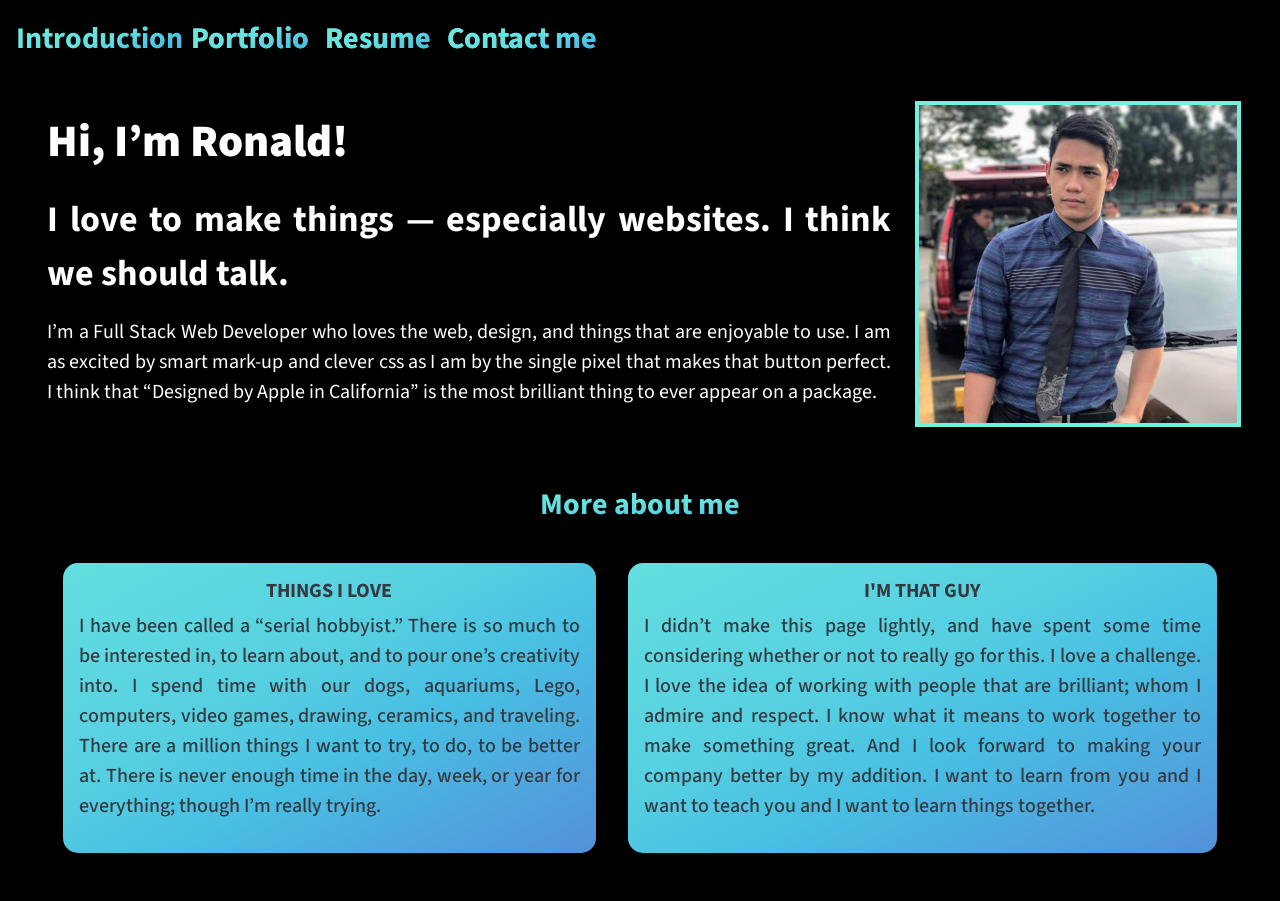
==== capstone.html @ 067a581a "Added Capstone Project" ====
<!DOCTYPE html>
<html>
<head>
	<meta charset="utf-8">

	<!-- Bootstrap Meta Tag -->

	<meta name="viewport" content="width=device-width, initial-scale=1, shrink-to-fit=no">

	<!-- Bootstrap Code Link -->

	<link rel="stylesheet" href="https://cdn.jsdelivr.net/npm/bootstrap@4.6.2/dist/css/bootstrap.min.css" integrity="sha384-xOolHFLEh07PJGoPkLv1IbcEPTNtaed2xpHsD9ESMhqIYd0nLMwNLD69Npy4HI+N" crossorigin="anonymous">

	<!-- External CSS -->

	<link rel="stylesheet" href="./capstone.css"/>

	<!-- Google Fonts -->

	<link rel="preconnect" href="https://fonts.googleapis.com">
	<link rel="preconnect" href="https://fonts.gstatic.com" crossorigin>
	<link href="https://fonts.googleapis.com/css2?family=Source+Sans+Pro:wght@400;700;900&display=swap" rel="stylesheet">

	<title>Capstone V2</title>
</head>
<body>

	<!-- NavBar Start -->

	<nav id="nav-bar" class="navbar navbar-expand-lg sticky-top navbar-light">
		<a id="nav-l" class="mr-auto navbar-brand active" href="#">Introduction<span class="sr-only">(current)</span></a>
		<button class="navbar-toggler" type="button" data-toggle="collapse" data-target="#navbarNav" aria-controls="navbarNav" aria-expanded="false" aria-label="Toggle navigation">
			<span class="navbar-toggler-icon"></span>
		</button>
		<div class="collapse navbar-collapse " id="navbarNav">
			<div class="justify-content-end">
			<ul class="navbar-nav">
				<li class="nav-item">
					<a class="nav-link" href="#">Portfolio</a>
				</li>
				<li class="nav-item">
					<a class="nav-link" href="#">Resume</a>
				</li>
				<li class="nav-item">
					<a class="nav-link" href="#">Contact me</a>
				</li>
			</ul>
		</div>
		</div>
	</nav>


</div>

	<!-- Introduction and DP -->

	<div class="container-fluid justify-content-around">
		<div class="p-3 d-block d-lg-flex">
			<div class="p-3 text-justify text-white">
				<p id="intro">Hi, I’m Ronald!</p>
				<p id="intro-two">I love to make things — especially websites. I think we should talk.</p>
				<p id="intro-p">I’m a Full Stack Web Developer who loves the web, design, and things that are enjoyable to use. I am as excited by smart mark-up and clever css as I am by the single pixel that makes that button perfect. I think that “Designed by Apple in California” is the most brilliant thing to ever appear on a package.</p>
			</div>
			<div class="p-2">
				<div id="dp" class="p-1"> 
					<img src="DP.jpg" class="img-fluid">
				</div>
			</div>
		</div>
	</div>




	<div class="container-fluid text-center text-white">
		<div class="p-3 mt-3">
			<h3 id="more">More about me</h3>
		<div class="p-3 d-block d-lg-flex justify-content-around">

			<!-- Things I love -->
			<div id="til" class="text-justify p-3 m-3 text-dark">
				<h5 class="text-center">THINGS I LOVE</h5>
				<p>I have been called a “serial hobbyist.” There is so much to be interested in, to learn about, and to pour one’s creativity into. I spend time with our dogs, aquariums, Lego, computers, video games, drawing, ceramics, and traveling. There are a million things I want to try, to do, to be better at. There is never enough time in the day, week, or year for everything; though I’m really trying.</p>
			</div>

			<!-- Im that guy -->
			<div id="itg" class="text-justify p-3 m-3 text-dark">
				<h5 class="text-center">I'M THAT GUY</h5>
				<p>I didn’t make this page lightly, and have spent some time considering whether or not to really go for this. I love a challenge. I love the idea of working with people that are brilliant; whom I admire and respect. I know what it means to work together to make something great. And I look forward to making your company better by my addition. I want to learn from you and I want to teach you and I want to learn things together.</p>
			</div>
			</div>
		</div>	
	</div>


	<!-- Bootstrap Javascript Plugin -->
	<script src="https://cdn.jsdelivr.net/npm/jquery@3.5.1/dist/jquery.slim.min.js" integrity="sha384-DfXdz2htPH0lsSSs5nCTpuj/zy4C+OGpamoFVy38MVBnE+IbbVYUew+OrCXaRkfj" crossorigin="anonymous"></script>
	<script src="https://cdn.jsdelivr.net/npm/bootstrap@4.6.2/dist/js/bootstrap.bundle.min.js" integrity="sha384-Fy6S3B9q64WdZWQUiU+q4/2Lc9npb8tCaSX9FK7E8HnRr0Jz8D6OP9dO5Vg3Q9ct" crossorigin="anonymous"></script>

</body>
</html>
---- capstone.css ----
/*CSS Reset*/
* {
	margin: 0;
	padding: 0;
	box-sizing: border-box;
}

body {
	background-color: #000000;
}

/*NavBar*/

#nav-bar {
	background-color: #000000;
}

#nav-l {
	font-family: 'Source Sans Pro', sans-serif;
	font-weight: 700;
	font-size: 30px;
	background: #5390D9;
	background: linear-gradient(to top left, #5390D9 0%, #4EA8DE 12%, #48BFE3 24%, #56CFE1 36%, #64DFDF 48%, #72EFDD 100%);
	-webkit-background-clip: text;
	-webkit-text-fill-color: transparent;

}


.nav-item {
	font-family: 'Source Sans Pro', sans-serif;
	font-weight: 700;
	font-size: 30px;
	background: #5390D9;
	background: linear-gradient(to top left, #5390D9 0%, #4EA8DE 12%, #48BFE3 24%, #56CFE1 36%, #64DFDF 48%, #72EFDD 100%);
	-webkit-background-clip: text;
	-webkit-text-fill-color: transparent;
}

.navbar-nav {
	font-family: 'Source Sans Pro', sans-serif;
	font-weight: 700;
	font-size: 30px;
	background: #5390D9;
	background: linear-gradient(to top left, #5390D9 0%, #4EA8DE 12%, #48BFE3 24%, #56CFE1 36%, #64DFDF 48%, #72EFDD 100%);
	-webkit-background-clip: text;
	-webkit-text-fill-color: transparent;

}

.navbar-toggler {
	background: #5390D9;
	background: linear-gradient(to top left, #5390D9 0%, #4EA8DE 20%, #48BFE3 40%, #56CFE1 60%, #64DFDF 100%);


}

/* Introduction and DP */
#intro {
	font-family: 'Source Sans Pro', sans-serif;
	font-weight: 900;
	font-size: 45px;
}

#intro-two {
	font-family: 'Source Sans Pro', sans-serif;
	font-weight: 700;
	font-size: 36px;
}

#intro-p {
	font-family: 'Source Sans Pro', sans-serif;
	font-weight: 400;
	font-size: 20px;
}

#dp {
	background: #5390D9;
	background: radial-gradient(circle farthest-side at center center, #5390D9 0%, #4EA8DE 20%, #48BFE3 40%, #56CFE1 60%, #64DFDF 80%, #72EFDD 100%);

}

#more {
	font-family: 'Source Sans Pro', sans-serif;
	font-weight: 700;
	font-size: 30px;
	background: #5390D9;
	background: linear-gradient(to top left, #5390D9 0%, #4EA8DE 12%, #48BFE3 24%, #56CFE1 36%, #64DFDF 48%, #72EFDD 100%);
	-webkit-background-clip: text;
	-webkit-text-fill-color: transparent;
}


h5 {
	font-family: 'Source Sans Pro', sans-serif;
	font-weight: 700;
	font-size: 20px;
}

#til {
	font-family: 'Source Sans Pro', sans-serif;
	font-weight: 500;
	font-size: 20px;
	border-radius: 15px;
	background: #5390D9;
	background: linear-gradient(to top left, #5390D9 0%, #4EA8DE 20%, #48BFE3 40%, #56CFE1 60%, #64DFDF 100%);
}

#itg {
	font-family: 'Source Sans Pro', sans-serif;
	font-weight: 500;
	font-size: 20px;
	border-radius: 15px;
	background: #5390D9;
	background: linear-gradient(to top left, #5390D9 0%, #4EA8DE 20%, #48BFE3 40%, #56CFE1 60%, #64DFDF 100%);
}
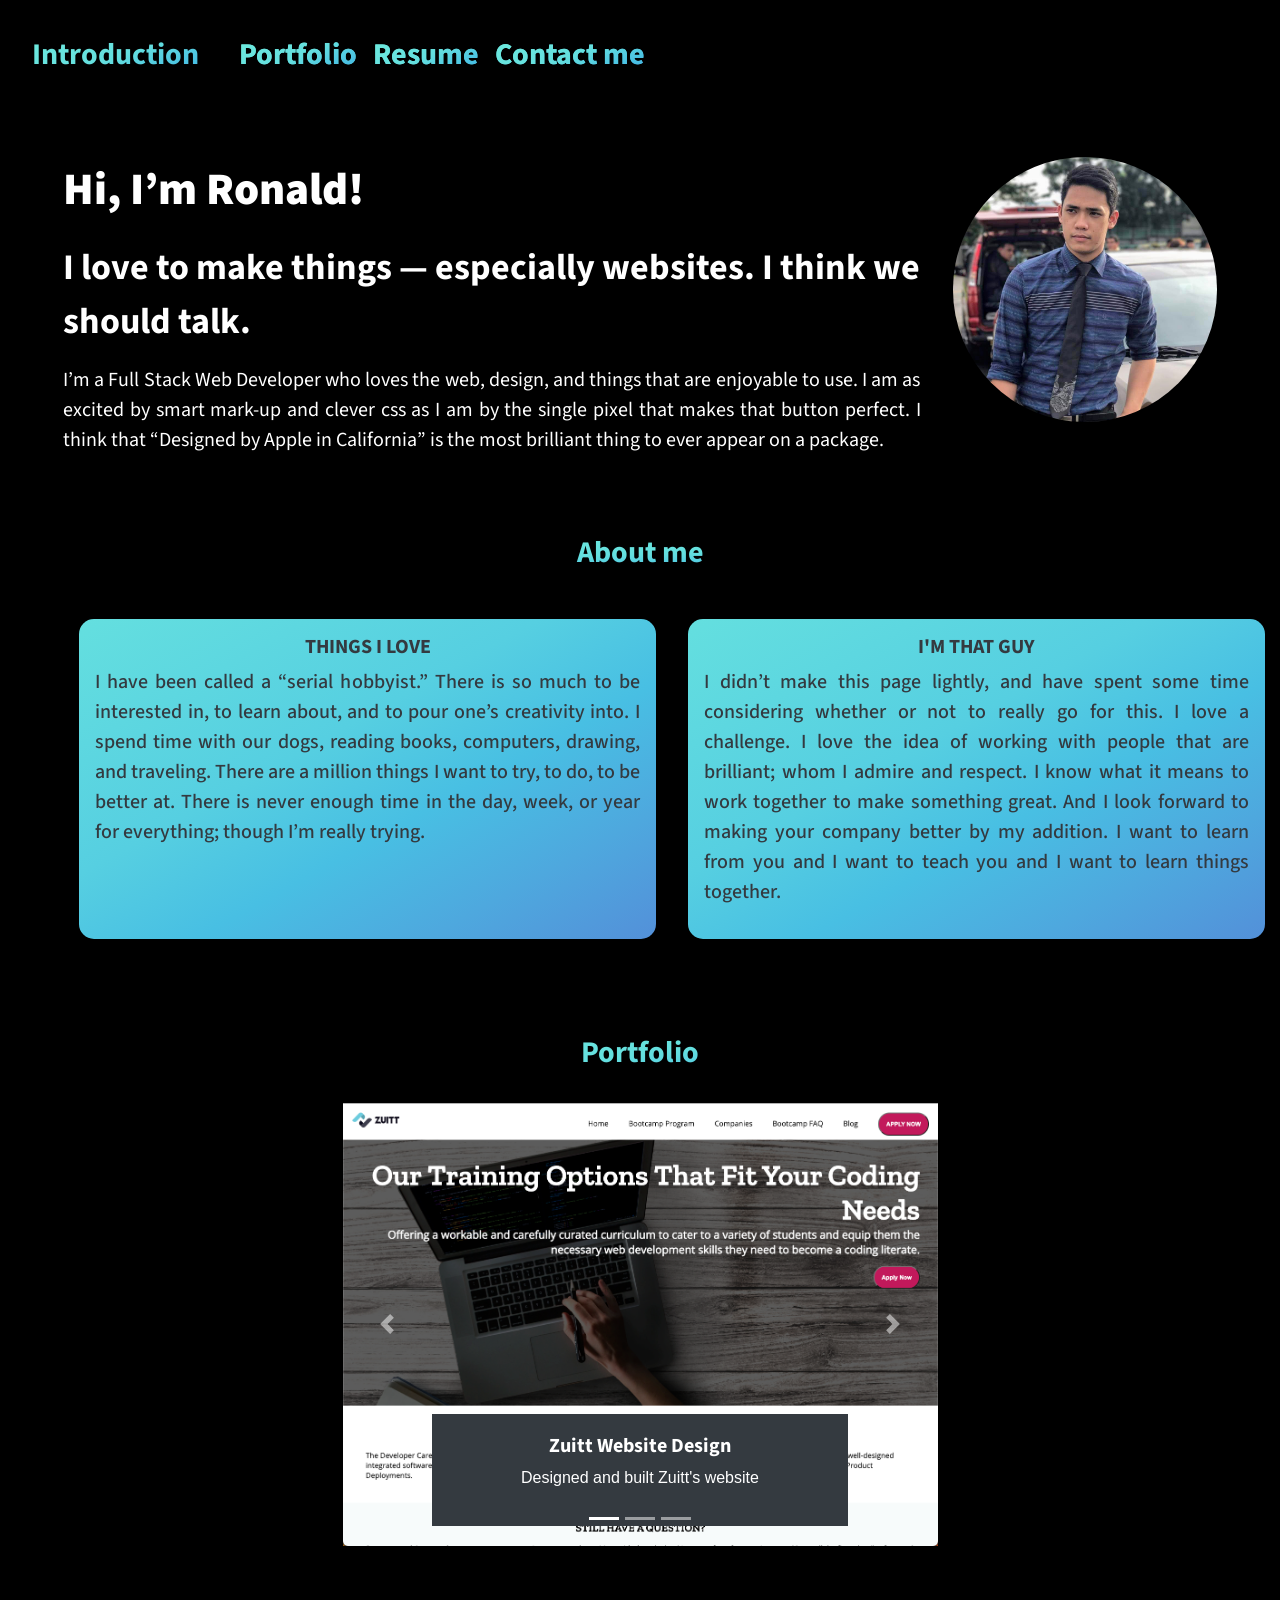
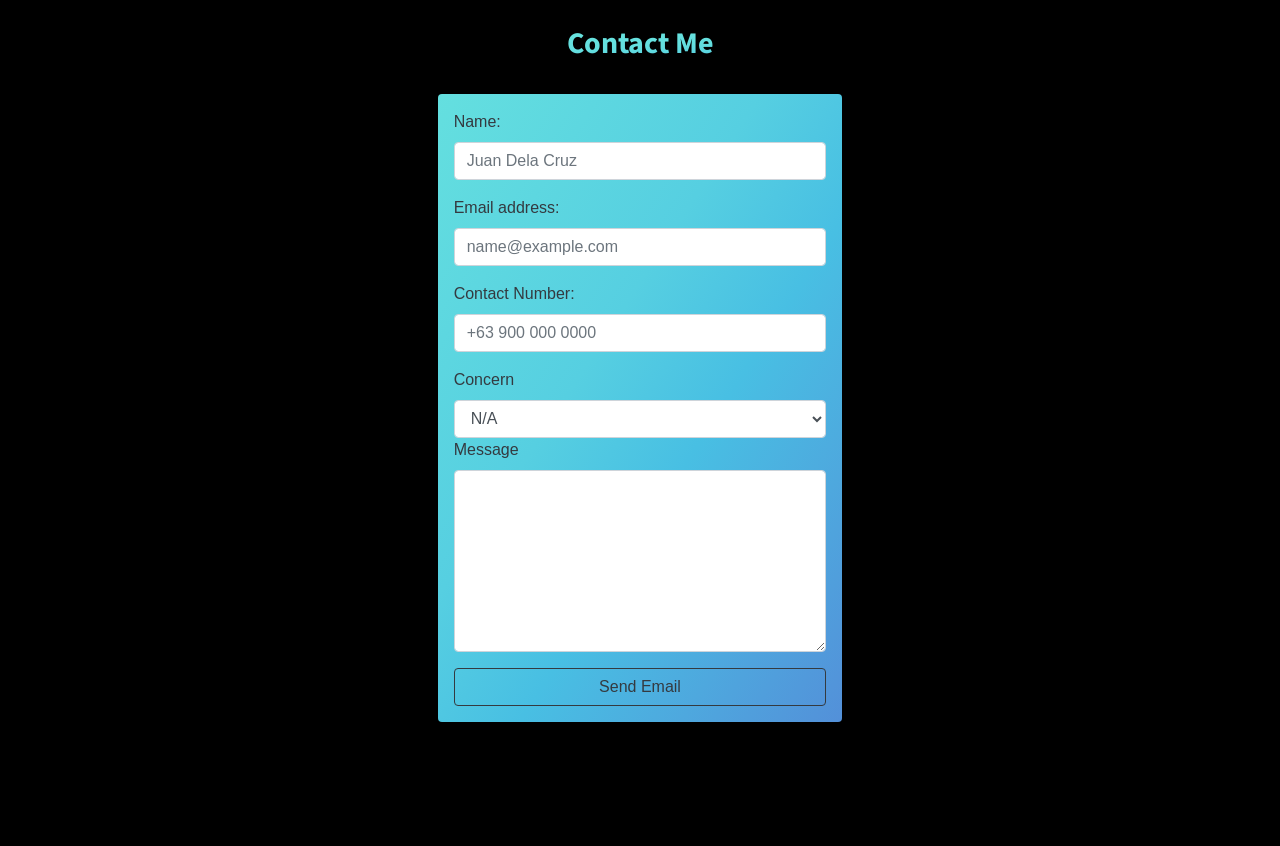
==== commit 656db50a: "Added additional sections and links" ====
--- a/capstone.html
+++ b/capstone.html
@@ -28,74 +28,157 @@
 	<!-- NavBar Start -->
 
 	<nav id="nav-bar" class="navbar navbar-expand-lg sticky-top navbar-light">
-		<a id="nav-l" class="mr-auto navbar-brand active" href="#">Introduction<span class="sr-only">(current)</span></a>
+		<a id="nav-l" class="mr-auto navbar-brand active p-3" href="#">Introduction<span class="sr-only">(current)</span></a>
 		<button class="navbar-toggler" type="button" data-toggle="collapse" data-target="#navbarNav" aria-controls="navbarNav" aria-expanded="false" aria-label="Toggle navigation">
 			<span class="navbar-toggler-icon"></span>
 		</button>
-		<div class="collapse navbar-collapse " id="navbarNav">
-			<div class="justify-content-end">
-			<ul class="navbar-nav">
-				<li class="nav-item">
-					<a class="nav-link" href="#">Portfolio</a>
-				</li>
-				<li class="nav-item">
-					<a class="nav-link" href="#">Resume</a>
-				</li>
-				<li class="nav-item">
-					<a class="nav-link" href="#">Contact me</a>
-				</li>
-			</ul>
-		</div>
+		<div class="collapse navbar-collapse" id="navbarNav">
+			<div class="p-3">
+				<ul class="navbar-nav">
+					<li class="nav-item">
+						<a class="nav-link" href="#portfolio">Portfolio</a>
+					</li>
+					<li class="nav-item">
+						<a class="nav-link" href="./Resume.pdf" target="_blank">Resume</a>
+					</li>
+					<li class="nav-item">
+						<a class="nav-link" href="#cm-form">Contact me</a>
+					</li>
+				</ul>
+			</div>
 		</div>
 	</nav>
 
 
 </div>
 
-	<!-- Introduction and DP -->
+<!-- Introduction and DP -->
 
-	<div class="container-fluid justify-content-around">
-		<div class="p-3 d-block d-lg-flex">
-			<div class="p-3 text-justify text-white">
-				<p id="intro">Hi, I’m Ronald!</p>
-				<p id="intro-two">I love to make things — especially websites. I think we should talk.</p>
-				<p id="intro-p">I’m a Full Stack Web Developer who loves the web, design, and things that are enjoyable to use. I am as excited by smart mark-up and clever css as I am by the single pixel that makes that button perfect. I think that “Designed by Apple in California” is the most brilliant thing to ever appear on a package.</p>
-			</div>
-			<div class="p-2">
-				<div id="dp" class="p-1"> 
-					<img src="DP.jpg" class="img-fluid">
-				</div>
-			</div>
+<div class="container-fluid">
+	<div class="p-3 m-3 d-block d-lg-flex">
+		<div class="p-3 col-lg-9 text-justify text-white">
+			<p id="intro">Hi, I’m Ronald!</p>
+			<p id="intro-two">I love to make things — especially websites. I think we should talk.</p>
+			<p id="intro-p">I’m a Full Stack Web Developer who loves the web, design, and things that are enjoyable to use. I am as excited by smart mark-up and clever css as I am by the single pixel that makes that button perfect. I think that “Designed by Apple in California” is the most brilliant thing to ever appear on a package.</p>
+		</div>
+		<div class="p-3 col-lg-3">
+			<img src="DP.jpg" class="img-fluid border-0 rounded-circle">
 		</div>
 	</div>
+</div>
 
 
+<!-- About Me Section -->
 
-
-	<div class="container-fluid text-center text-white">
-		<div class="p-3 mt-3">
-			<h3 id="more">More about me</h3>
-		<div class="p-3 d-block d-lg-flex justify-content-around">
+<div class="container-fluid text-center">
+	<div class="p-3 mt-3">
+		<h3 id="more">About me</h3>
+		<div class="p-3 m-3 d-block d-lg-flex justify-content-lg-around">
 
 			<!-- Things I love -->
-			<div id="til" class="text-justify p-3 m-3 text-dark">
+			<div id="til" class="text-justify p-3 m-3 col-lg-6 text-dark">
 				<h5 class="text-center">THINGS I LOVE</h5>
-				<p>I have been called a “serial hobbyist.” There is so much to be interested in, to learn about, and to pour one’s creativity into. I spend time with our dogs, aquariums, Lego, computers, video games, drawing, ceramics, and traveling. There are a million things I want to try, to do, to be better at. There is never enough time in the day, week, or year for everything; though I’m really trying.</p>
+				<p>I have been called a “serial hobbyist.” There is so much to be interested in, to learn about, and to pour one’s creativity into. I spend time with our dogs, reading books, computers, drawing, and traveling. There are a million things I want to try, to do, to be better at. There is never enough time in the day, week, or year for everything; though I’m really trying.</p>
 			</div>
 
 			<!-- Im that guy -->
-			<div id="itg" class="text-justify p-3 m-3 text-dark">
+			<div id="itg" class="text-justify p-3 m-3 col-lg-6 text-dark">
 				<h5 class="text-center">I'M THAT GUY</h5>
 				<p>I didn’t make this page lightly, and have spent some time considering whether or not to really go for this. I love a challenge. I love the idea of working with people that are brilliant; whom I admire and respect. I know what it means to work together to make something great. And I look forward to making your company better by my addition. I want to learn from you and I want to teach you and I want to learn things together.</p>
 			</div>
+		</div>
+	</div>	
+</div>
+
+<!-- Projects -->
+
+<div class="container-fluid text-center">
+	<div class="offset-xl-3 col-xl-6">
+		<h3 id="portfolio" class="text-center p-3 m-3">Portfolio</h3>
+		<div id="carouselExampleIndicators" class="carousel slide" data-ride="carousel">
+			<ol class="carousel-indicators">
+				<li data-target="#carouselExampleIndicators" data-slide-to="0" class="active"></li>
+				<li data-target="#carouselExampleIndicators" data-slide-to="1"></li>
+				<li data-target="#carouselExampleIndicators" data-slide-to="2"></li>
+			</ol>
+			<div class="carousel-inner">
+				<div class="carousel-item active">
+					<img class="d-block w-100" src="./Zuitt Website Design.png" alt="First slide">
+					<div class="carousel-caption d-none d-md-block bg-dark">
+						<h5>Zuitt Website Design</h5>
+						<p>Designed and built Zuitt's website</p>
+					</div>
+				</div>
+				<div class="carousel-item">
+					<img class="d-block w-100" src="./Ada.png" alt="Second slide">
+					<div class="carousel-caption d-none d-md-block bg-dark">
+						<h5>Ada Lovelace's Website</h5>
+						<p>Designed and built Ada Lovelace's developer website</p>
+					</div>
+				</div>
+				<div class="carousel-item">
+					<img class="d-block w-100" src="./John.png" alt="Third slide">
+					<div class="carousel-caption d-none d-md-block bg-dark">
+						<h5>John Doe's Website</h5>
+						<p>Designed and built John Doe's developer website</p>
+					</div>
+				</div>
 			</div>
-		</div>	
+			<a class="carousel-control-prev" href="#carouselExampleIndicators" role="button" data-slide="prev">
+				<span class="carousel-control-prev-icon" aria-hidden="true"></span>
+				<span class="sr-only">Previous</span>
+			</a>
+			<a class="carousel-control-next" href="#carouselExampleIndicators" role="button" data-slide="next">
+				<span class="carousel-control-next-icon" aria-hidden="true"></span>
+				<span class="sr-only">Next</span>
+			</a>
+		</div>
+	</div>
+</div>
+</div>
+
+<!-- Contact Form Section Start -->
+<div class="min-vh-100 p-5">
+
+	<h2 id="cm" class="text-center p-3 m-3">Contact Me</h2>
+	<div class="row mt-3">
+		<form id="cm-form" class="col-12 offset-md-2 col-md-8 offset-xl-4 col-xl-4 bg-primary p-3 rounded">
+			<div class="form-group">
+				<label class="text-dark" for="name">Name:</label>
+				<input type="text" class="form-control" id="name" placeholder="Juan Dela Cruz">
+			</div>
+			<div class="form-group">
+				<label class="text-dark" for="exampleInputEmail1">Email address:</label>
+				<input type="email" class="form-control" id="exampleInputEmail1" aria-describedby="emailHelp" placeholder="name@example.com">
+			</div>
+			<div class="form-group">
+				<label class="text-dark" for="contact">Contact Number:</label>
+				<input type="text" class="form-control" id="contact" placeholder="+63 900 000 0000">
+			</div>
+			<div>
+				<label class="text-dark" for="concern">Concern</label>
+				<select class="form-control" id="concern">
+					<option>N/A</option>
+					<option>Quotation</option>
+					<option>Appointment</option>
+					<option>Follow-up</option>
+				</select>
+			</div>
+			<div class="form-group">
+				<label class="text-dark">Message</label>
+				<textarea class="form-control" id="message" rows="7"></textarea>
+			</div>
+			<button type="submit" class="btn btn-outline-dark btn-block" data-toggle="modal" data-target="#exampleModal">Send Email</button>
+		</form>
 	</div>
 
+</div>
+<!-- Contact Form Section End -->
 
-	<!-- Bootstrap Javascript Plugin -->
-	<script src="https://cdn.jsdelivr.net/npm/jquery@3.5.1/dist/jquery.slim.min.js" integrity="sha384-DfXdz2htPH0lsSSs5nCTpuj/zy4C+OGpamoFVy38MVBnE+IbbVYUew+OrCXaRkfj" crossorigin="anonymous"></script>
-	<script src="https://cdn.jsdelivr.net/npm/bootstrap@4.6.2/dist/js/bootstrap.bundle.min.js" integrity="sha384-Fy6S3B9q64WdZWQUiU+q4/2Lc9npb8tCaSX9FK7E8HnRr0Jz8D6OP9dO5Vg3Q9ct" crossorigin="anonymous"></script>
+
+<!-- Bootstrap Javascript Plugin -->
+<script src="https://cdn.jsdelivr.net/npm/jquery@3.5.1/dist/jquery.slim.min.js" integrity="sha384-DfXdz2htPH0lsSSs5nCTpuj/zy4C+OGpamoFVy38MVBnE+IbbVYUew+OrCXaRkfj" crossorigin="anonymous"></script>
+<script src="https://cdn.jsdelivr.net/npm/bootstrap@4.6.2/dist/js/bootstrap.bundle.min.js" integrity="sha384-Fy6S3B9q64WdZWQUiU+q4/2Lc9npb8tCaSX9FK7E8HnRr0Jz8D6OP9dO5Vg3Q9ct" crossorigin="anonymous"></script>
 
 </body>
 </html>
--- a/capstone.css
+++ b/capstone.css
@@ -115,3 +115,29 @@
 	background: linear-gradient(to top left, #5390D9 0%, #4EA8DE 20%, #48BFE3 40%, #56CFE1 60%, #64DFDF 100%);
 }
 
+#portfolio {
+	font-family: 'Source Sans Pro', sans-serif;
+	font-weight: 700;
+	font-size: 30px;
+	background: #5390D9;
+	background: linear-gradient(to top left, #5390D9 0%, #4EA8DE 12%, #48BFE3 24%, #56CFE1 36%, #64DFDF 48%, #72EFDD 100%);
+	-webkit-background-clip: text;
+	-webkit-text-fill-color: transparent;
+}
+
+#cm {
+	font-family: 'Source Sans Pro', sans-serif;
+	font-weight: 700;
+	font-size: 30px;
+	background: #5390D9;
+	background: linear-gradient(to top left, #5390D9 0%, #4EA8DE 12%, #48BFE3 24%, #56CFE1 36%, #64DFDF 48%, #72EFDD 100%);
+	-webkit-background-clip: text;
+	-webkit-text-fill-color: transparent;
+}
+
+#cm-form {
+	border-radius: 15px;
+	background: #5390D9;
+	background: linear-gradient(to top left, #5390D9 0%, #4EA8DE 20%, #48BFE3 40%, #56CFE1 60%, #64DFDF 100%);
+}
+
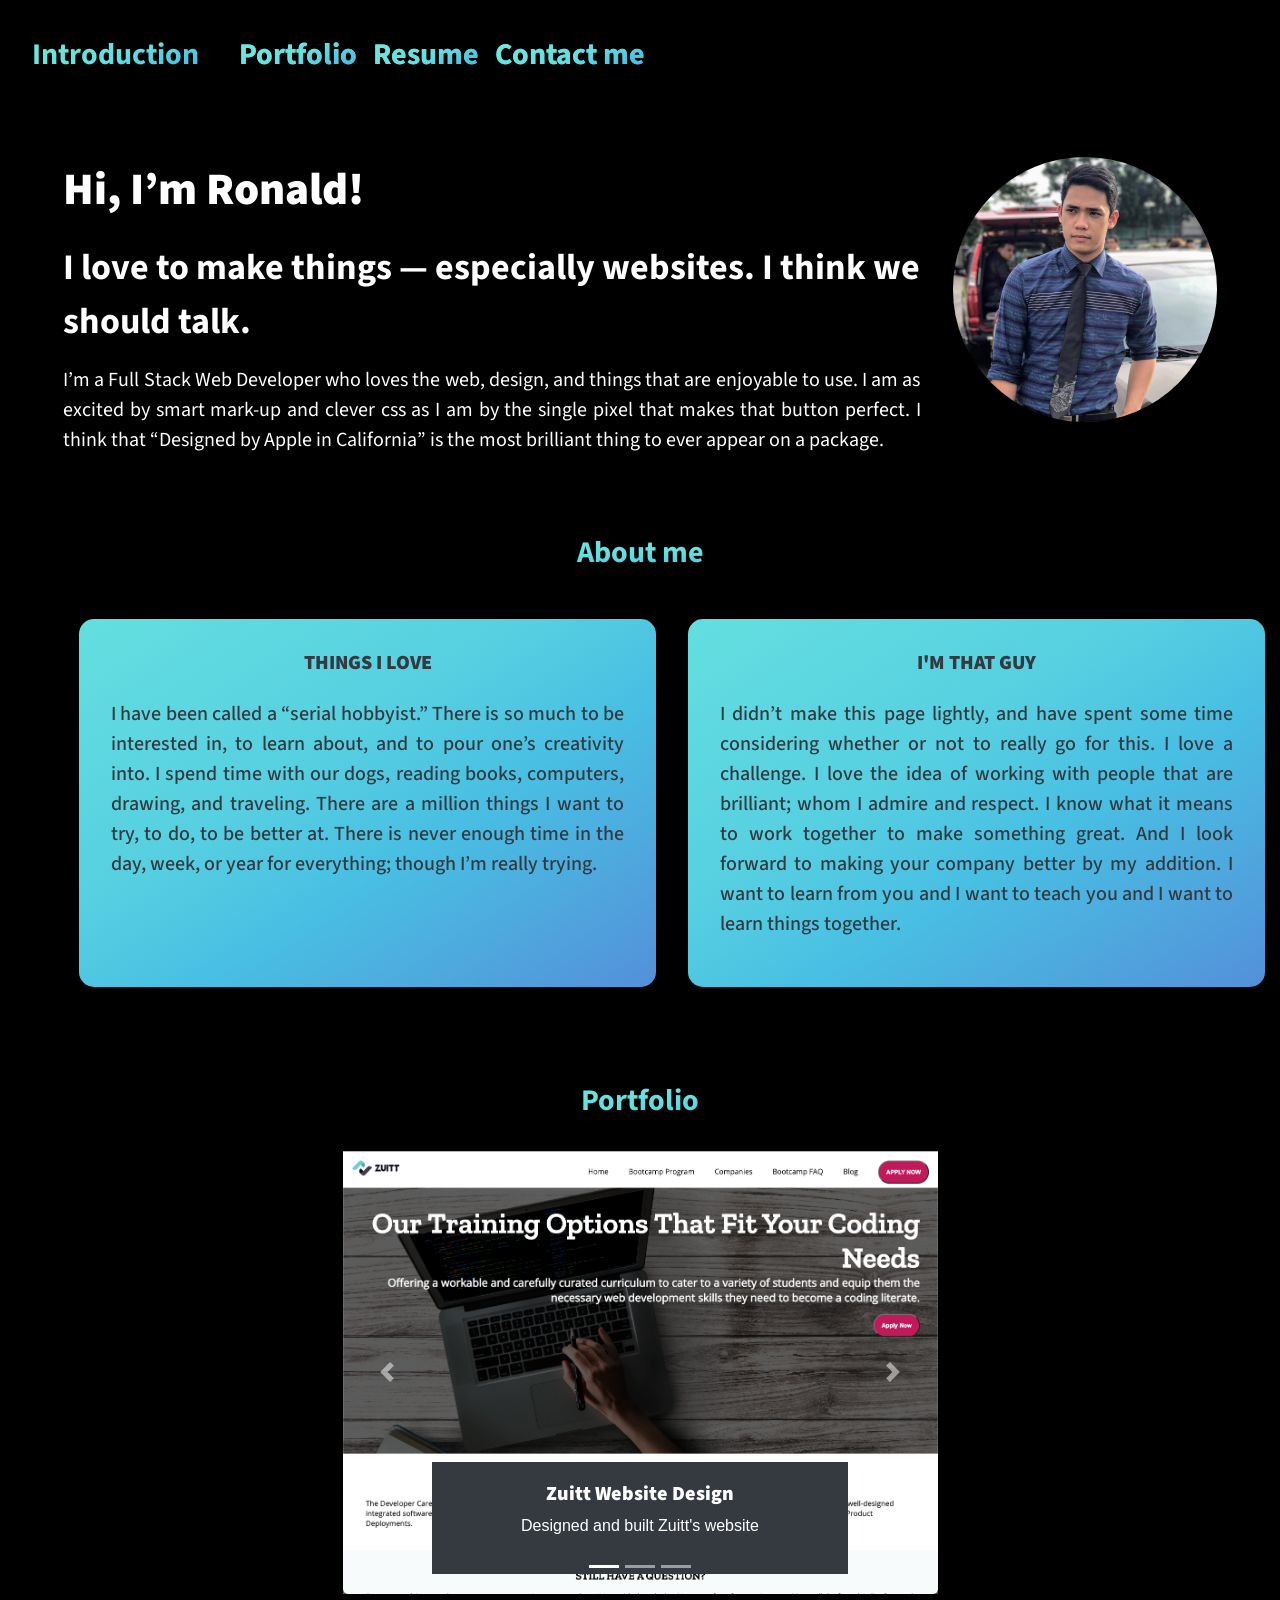
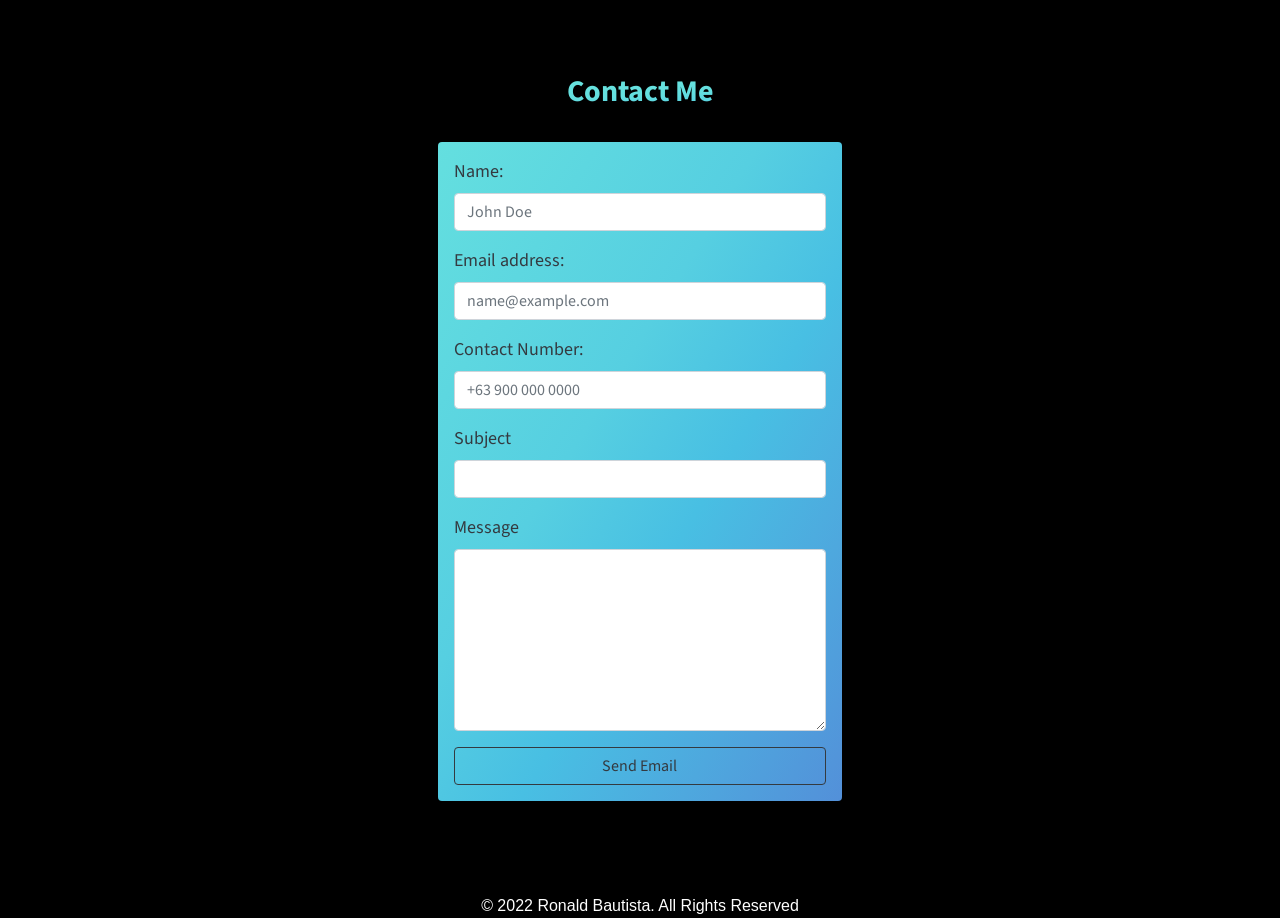
==== commit 1b38695d: "Added finishing touches, modal and footer" ====
--- a/capstone.html
+++ b/capstone.html
@@ -71,20 +71,20 @@
 <!-- About Me Section -->
 
 <div class="container-fluid text-center">
-	<div class="p-3 mt-3">
+	<div class="p-3">
 		<h3 id="more">About me</h3>
 		<div class="p-3 m-3 d-block d-lg-flex justify-content-lg-around">
 
 			<!-- Things I love -->
 			<div id="til" class="text-justify p-3 m-3 col-lg-6 text-dark">
-				<h5 class="text-center">THINGS I LOVE</h5>
-				<p>I have been called a “serial hobbyist.” There is so much to be interested in, to learn about, and to pour one’s creativity into. I spend time with our dogs, reading books, computers, drawing, and traveling. There are a million things I want to try, to do, to be better at. There is never enough time in the day, week, or year for everything; though I’m really trying.</p>
+				<h5 class="text-center mt-3">THINGS I LOVE</h5>
+				<p class="p-3 mb-3">I have been called a “serial hobbyist.” There is so much to be interested in, to learn about, and to pour one’s creativity into. I spend time with our dogs, reading books, computers, drawing, and traveling. There are a million things I want to try, to do, to be better at. There is never enough time in the day, week, or year for everything; though I’m really trying.</p>
 			</div>
 
 			<!-- Im that guy -->
 			<div id="itg" class="text-justify p-3 m-3 col-lg-6 text-dark">
-				<h5 class="text-center">I'M THAT GUY</h5>
-				<p>I didn’t make this page lightly, and have spent some time considering whether or not to really go for this. I love a challenge. I love the idea of working with people that are brilliant; whom I admire and respect. I know what it means to work together to make something great. And I look forward to making your company better by my addition. I want to learn from you and I want to teach you and I want to learn things together.</p>
+				<h5 class="text-center mt-3">I'M THAT GUY</h5>
+				<p class="p-3 mb-3">I didn’t make this page lightly, and have spent some time considering whether or not to really go for this. I love a challenge. I love the idea of working with people that are brilliant; whom I admire and respect. I know what it means to work together to make something great. And I look forward to making your company better by my addition. I want to learn from you and I want to teach you and I want to learn things together.</p>
 			</div>
 		</div>
 	</div>	
@@ -145,7 +145,7 @@
 		<form id="cm-form" class="col-12 offset-md-2 col-md-8 offset-xl-4 col-xl-4 bg-primary p-3 rounded">
 			<div class="form-group">
 				<label class="text-dark" for="name">Name:</label>
-				<input type="text" class="form-control" id="name" placeholder="Juan Dela Cruz">
+				<input type="text" class="form-control" id="name" placeholder="John Doe">
 			</div>
 			<div class="form-group">
 				<label class="text-dark" for="exampleInputEmail1">Email address:</label>
@@ -155,14 +155,9 @@
 				<label class="text-dark" for="contact">Contact Number:</label>
 				<input type="text" class="form-control" id="contact" placeholder="+63 900 000 0000">
 			</div>
-			<div>
-				<label class="text-dark" for="concern">Concern</label>
-				<select class="form-control" id="concern">
-					<option>N/A</option>
-					<option>Quotation</option>
-					<option>Appointment</option>
-					<option>Follow-up</option>
-				</select>
+			<div class="form-group">
+				<label class="text-dark" for="subject">Subject</label>
+				<input type="text" class="form-control" id="subject">
 			</div>
 			<div class="form-group">
 				<label class="text-dark">Message</label>
@@ -171,9 +166,38 @@
 			<button type="submit" class="btn btn-outline-dark btn-block" data-toggle="modal" data-target="#exampleModal">Send Email</button>
 		</form>
 	</div>
-
 </div>
 <!-- Contact Form Section End -->
+
+
+<!-- Modal Start -->
+<div>
+	<div class="modal fade" id="exampleModal"tabindex="-1" role="dialog" aria-labelledby="exampleModalLabel" aria-hidden="true">
+		<div class="modal-dialog">
+			<div class="modal-content">
+				<div class="modal-header">
+					<h5 class="modal-title">Thank you for contacting us!</h5>
+					<button type="button" class="close" data-dismiss="modal" aria-label="Close">
+						<span aria-hidden="true">&times;</span>
+					</button>
+				</div>
+				<div class="modal-body">
+					<p>Your message was successfully sent</p>
+				</div>
+				<div class="modal-footer">
+					<button type="button" class="btn btn-outline-primary" data-dismiss="modal">Close</button>
+				</div>
+			</div>
+		</div>
+	</div>
+</div>
+<!-- Modal End -->
+
+<!-- footer -->
+<footer class="text-center text-white">
+	<span>&copy; 2022 Ronald Bautista. All Rights Reserved</span>
+</footer>
+<!-- end of footer -->
 
 
 <!-- Bootstrap Javascript Plugin -->
--- a/capstone.css
+++ b/capstone.css
@@ -23,6 +23,7 @@
 	background: linear-gradient(to top left, #5390D9 0%, #4EA8DE 12%, #48BFE3 24%, #56CFE1 36%, #64DFDF 48%, #72EFDD 100%);
 	-webkit-background-clip: text;
 	-webkit-text-fill-color: transparent;
+
 
 }
 
@@ -93,7 +94,7 @@
 
 h5 {
 	font-family: 'Source Sans Pro', sans-serif;
-	font-weight: 700;
+	font-weight: 900;
 	font-size: 20px;
 }
 
@@ -136,8 +137,16 @@
 }
 
 #cm-form {
+	font-family: 'Source Sans Pro', sans-serif;
+	font-size: 18px;
 	border-radius: 15px;
 	background: #5390D9;
 	background: linear-gradient(to top left, #5390D9 0%, #4EA8DE 20%, #48BFE3 40%, #56CFE1 60%, #64DFDF 100%);
 }
 
+.modal-dialog {
+	font-family: 'Source Sans Pro', sans-serif;
+	font-size: 18px;
+}
+
+
